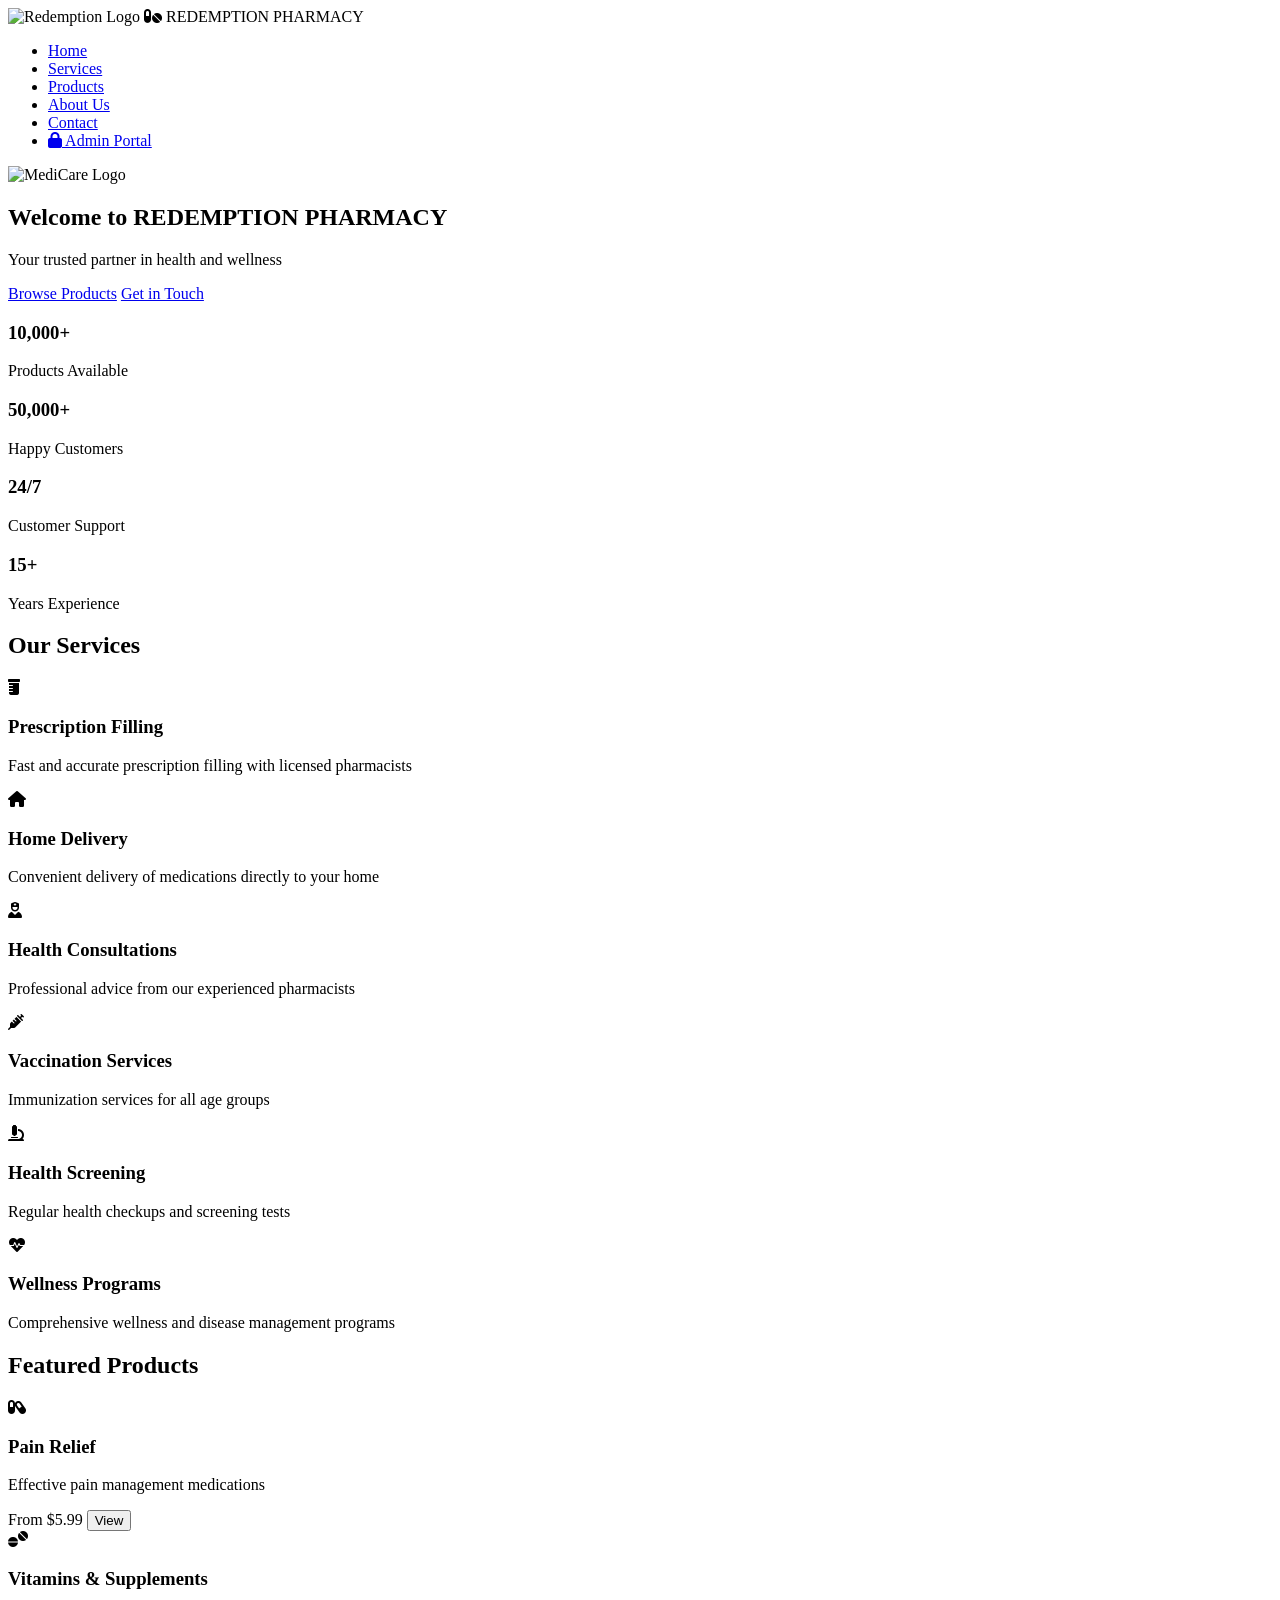
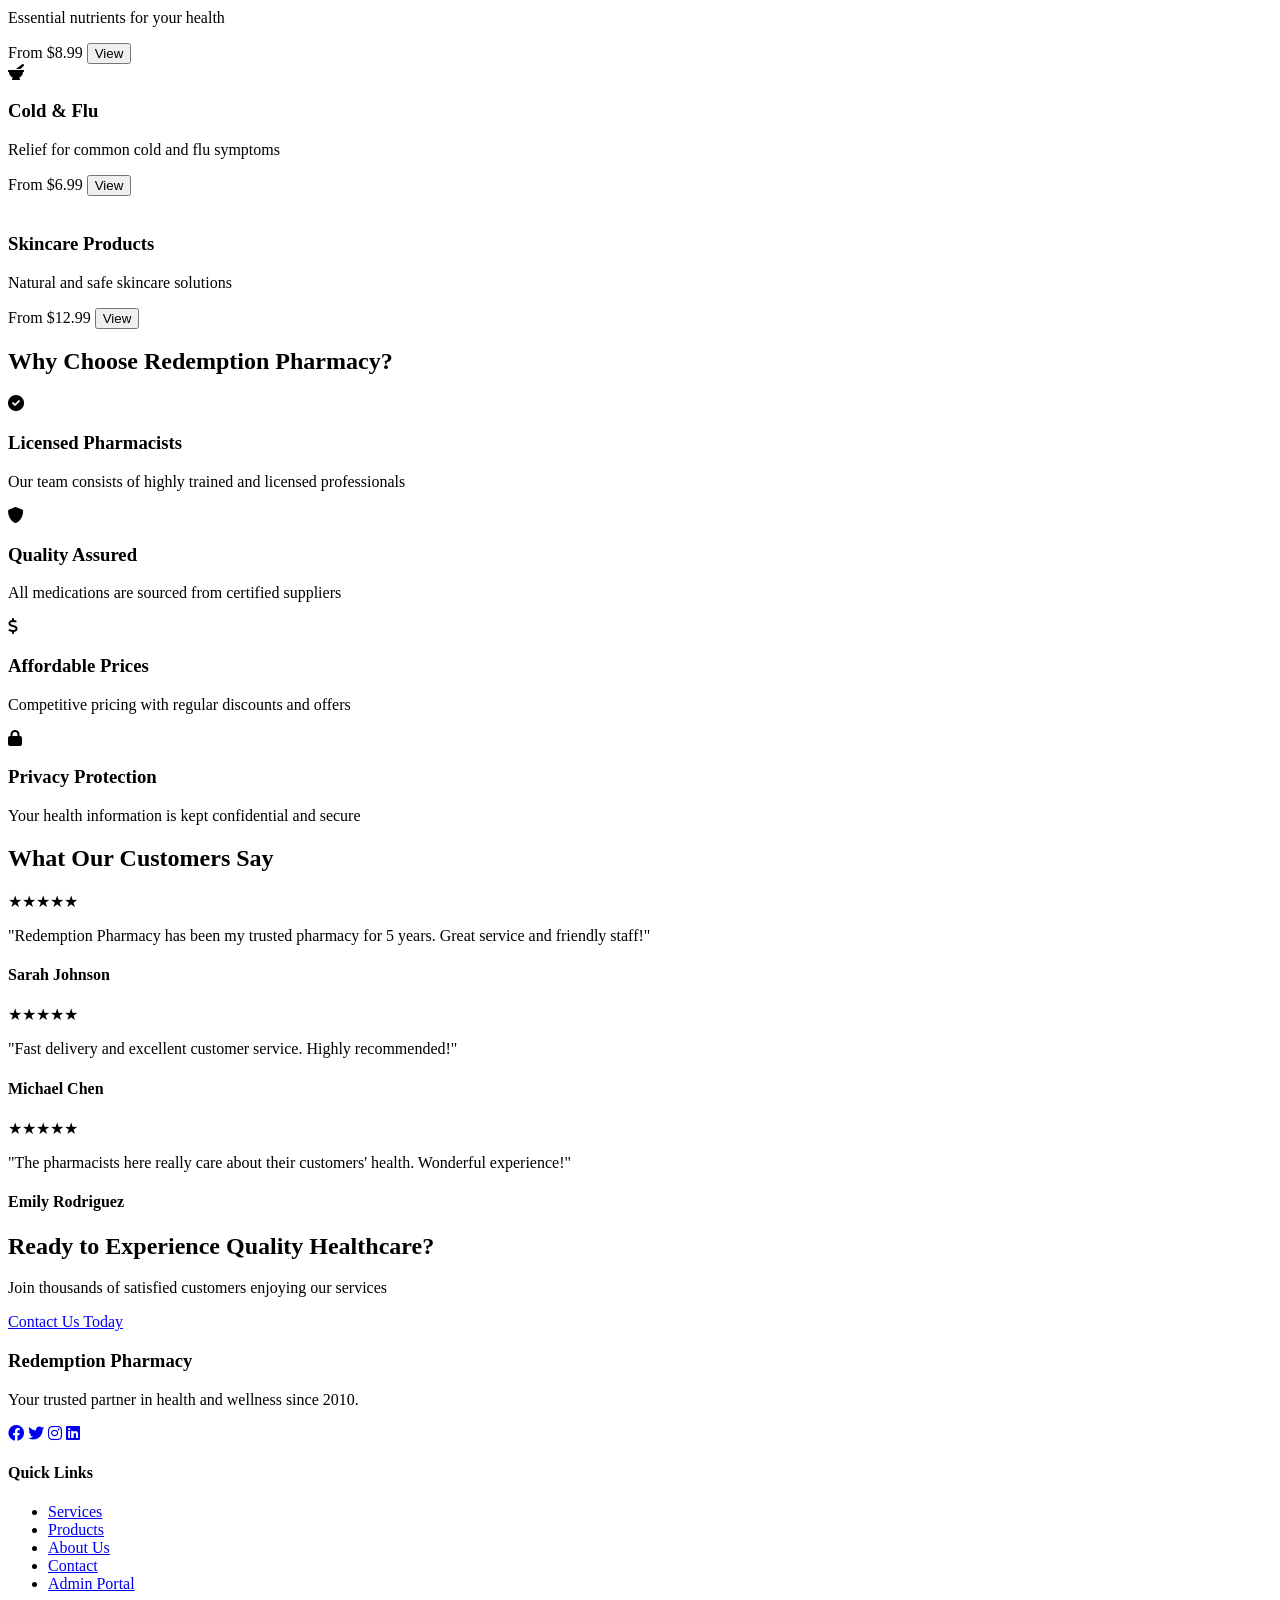
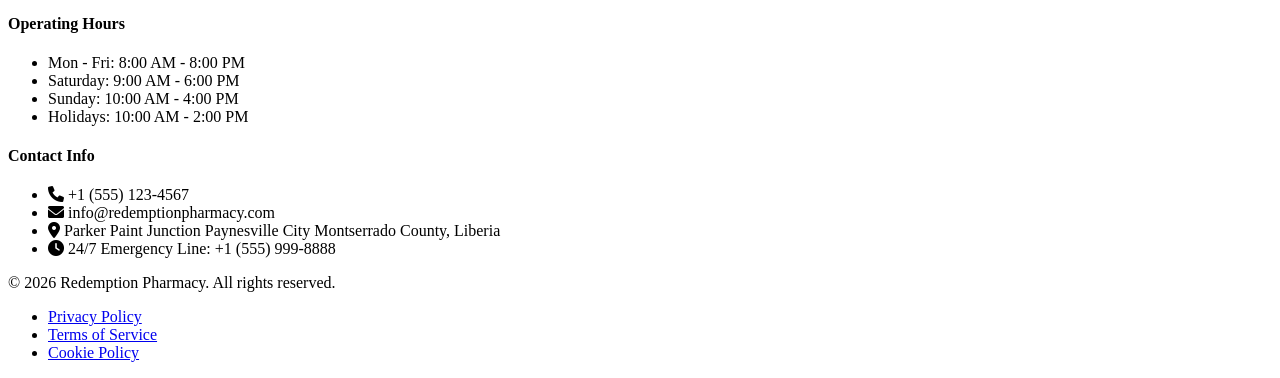
==== index.html @ 061f4dd8 "Add files via upload" ====
<!DOCTYPE html>
<html lang="en">
<head>
    <meta charset="UTF-8">
    <meta name="viewport" content="width=device-width, initial-scale=1.0">
    <title>Redemption Pharmacy - Your Health, Our Priority</title>
    <link rel="stylesheet" href="styles.css">
    <link rel="stylesheet" href="https://cdnjs.cloudflare.com/ajax/libs/font-awesome/6.0.0/css/all.min.css">
</head> 
<body>
    <!-- Navigation Bar -->
    <nav class="navbar">
        <div class="container">
            <div class="navbar-brand">
                <img src="./Redemption Logo.png" alt="Redemption Logo" class="logo">
                 <i class="fas fa-pills"></i>
                <span class="brand-name">REDEMPTION PHARMACY</span>
            </div>
            <ul class="nav-links">
                <li><a href="#home">Home</a></li>
                <li><a href="services.html">Services</a></li>
                <li><a href="products.html">Products</a></li>
                <li><a href="about.html">About Us</a></li>
                <li><a href="contact.html">Contact</a></li>
                <li><a class="admin-access-link" href="admin-login.html"><i class="fas fa-lock"></i> Admin Portal</a></li>
            </ul>
            <div class="hamburger">
                <span></span>
                <span></span>
                <span></span>
            </div>
        </div>
    </nav>

    <!-- Hero Section -->
    <section class="hero" id="home">
        <div class="hero-content">
            <img src="./Redemption Logo.png" alt="MediCare Logo" class="logo">
            <h1>Welcome to REDEMPTION PHARMACY</h1>
            <p>Your trusted partner in health and wellness</p>
            <div class="hero-buttons">
                <a href="products.html" class="btn btn-primary">Browse Products</a>
                <a href="contact.html" class="btn btn-secondary">Get in Touch</a>
            </div>
        </div>
    </section>

    <!-- Quick Stats -->
    <section class="stats">
        <div class="container">
            <div class="stat-card">
                <h3>10,000+</h3>
                <p>Products Available</p>
            </div>
            <div class="stat-card">
                <h3>50,000+</h3>
                <p>Happy Customers</p>
            </div>
            <div class="stat-card">
                <h3>24/7</h3>
                <p>Customer Support</p>
            </div>
            <div class="stat-card">
                <h3>15+</h3>
                <p>Years Experience</p>
            </div>
        </div>
    </section>

    <!-- Featured Services -->
    <section class="featured-services">
        <div class="container">
            <h2>Our Services</h2>
            <div class="services-grid">
                <div class="service-card">
                    <i class="fas fa-prescription-bottle"></i>
                    <h3>Prescription Filling</h3>
                    <p>Fast and accurate prescription filling with licensed pharmacists</p>
                </div>
                <div class="service-card">
                    <i class="fas fa-home"></i>
                    <h3>Home Delivery</h3>
                    <p>Convenient delivery of medications directly to your home</p>
                </div>
                <div class="service-card">
                    <i class="fas fa-user-nurse"></i>
                    <h3>Health Consultations</h3>
                    <p>Professional advice from our experienced pharmacists</p>
                </div>
                <div class="service-card">
                    <i class="fas fa-syringe"></i>
                    <h3>Vaccination Services</h3>
                    <p>Immunization services for all age groups</p>
                </div>
                <div class="service-card">
                    <i class="fas fa-microscope"></i>
                    <h3>Health Screening</h3>
                    <p>Regular health checkups and screening tests</p>
                </div>
                <div class="service-card">
                    <i class="fas fa-heartbeat"></i>
                    <h3>Wellness Programs</h3>
                    <p>Comprehensive wellness and disease management programs</p>
                </div>
            </div>
        </div>
    </section>

    <!-- Featured Products -->
    <section class="featured-products">
        <div class="container">
            <h2>Featured Products</h2>
            <div class="products-grid">
                <div class="product-card">
                    <div class="product-image">
                        <i class="fas fa-capsules"></i>
                    </div>
                    <h3>Pain Relief</h3>
                    <p>Effective pain management medications</p>
                    <div class="product-footer">
                        <span class="price">From $5.99</span>
                        <button class="btn-small">View</button>
                    </div>
                </div>
                <div class="product-card">
                    <div class="product-image">
                        <i class="fas fa-tablets"></i>
                    </div>
                    <h3>Vitamins & Supplements</h3>
                    <p>Essential nutrients for your health</p>
                    <div class="product-footer">
                        <span class="price">From $8.99</span>
                        <button class="btn-small">View</button>
                    </div>
                </div>
                <div class="product-card">
                    <div class="product-image">
                        <i class="fas fa-mortar-pestle"></i>
                    </div>
                    <h3>Cold & Flu</h3>
                    <p>Relief for common cold and flu symptoms</p>
                    <div class="product-footer">
                        <span class="price">From $6.99</span>
                        <button class="btn-small">View</button>
                    </div>
                </div>
                <div class="product-card">
                    <div class="product-image">
                        <i class="fas fa-bottle"></i>
                    </div>
                    <h3>Skincare Products</h3>
                    <p>Natural and safe skincare solutions</p>
                    <div class="product-footer">
                        <span class="price">From $12.99</span>
                        <button class="btn-small">View</button>
                    </div>
                </div>
            </div>
        </div>
    </section>

    <!-- Why Choose Us -->
    <section class="why-choose-us">
        <div class="container">
            <h2>Why Choose Redemption Pharmacy?</h2>
            <div class="reasons-grid">
                <div class="reason">
                    <div class="reason-icon">
                        <i class="fas fa-check-circle"></i>
                    </div>
                    <h3>Licensed Pharmacists</h3>
                    <p>Our team consists of highly trained and licensed professionals</p>
                </div>
                <div class="reason">
                    <div class="reason-icon">
                        <i class="fas fa-shield-alt"></i>
                    </div>
                    <h3>Quality Assured</h3>
                    <p>All medications are sourced from certified suppliers</p>
                </div>
                <div class="reason">
                    <div class="reason-icon">
                        <i class="fas fa-dollar-sign"></i>
                    </div>
                    <h3>Affordable Prices</h3>
                    <p>Competitive pricing with regular discounts and offers</p>
                </div>
                <div class="reason">
                    <div class="reason-icon">
                        <i class="fas fa-lock"></i>
                    </div>
                    <h3>Privacy Protection</h3>
                    <p>Your health information is kept confidential and secure</p>
                </div>
            </div>
        </div>
    </section>

    <!-- Testimonials -->
    <section class="testimonials">
        <div class="container">
            <h2>What Our Customers Say</h2>
            <div class="testimonials-grid">
                <div class="testimonial">
                    <div class="stars">★★★★★</div>
                    <p>"Redemption Pharmacy has been my trusted pharmacy for 5 years. Great service and friendly staff!"</p>
                    <h4>Sarah Johnson</h4>
                </div>
                <div class="testimonial">
                    <div class="stars">★★★★★</div>
                    <p>"Fast delivery and excellent customer service. Highly recommended!"</p>
                    <h4>Michael Chen</h4>
                </div>
                <div class="testimonial">
                    <div class="stars">★★★★★</div>
                    <p>"The pharmacists here really care about their customers' health. Wonderful experience!"</p>
                    <h4>Emily Rodriguez</h4>
                </div>
            </div>
        </div>
    </section>

    <!-- Call to Action -->
    <section class="cta">
        <div class="container">
            <h2>Ready to Experience Quality Healthcare?</h2>
            <p>Join thousands of satisfied customers enjoying our services</p>
            <a href="contact.html" class="btn btn-primary btn-large">Contact Us Today</a>
        </div>
    </section>

    <!-- Footer -->
    <footer class="footer">
        <div class="container">
            <div class="footer-content">
                <div class="footer-section">
                    <h3>Redemption Pharmacy</h3>
                    <p>Your trusted partner in health and wellness since 2010.</p>
                    <div class="social-links">
                        <a href="#"><i class="fab fa-facebook"></i></a>
                        <a href="#"><i class="fab fa-twitter"></i></a>
                        <a href="#"><i class="fab fa-instagram"></i></a>
                        <a href="#"><i class="fab fa-linkedin"></i></a>
                    </div>
                </div>
                <div class="footer-section">
                    <h4>Quick Links</h4>
                    <ul>
                        <li><a href="services.html">Services</a></li>
                        <li><a href="products.html">Products</a></li>
                        <li><a href="about.html">About Us</a></li>
                        <li><a href="contact.html">Contact</a></li>
                        <li><a href="admin-login.html">Admin Portal</a></li>
                    </ul>
                </div>
                <div class="footer-section">
                    <h4>Operating Hours</h4>
                    <ul>
                        <li>Mon - Fri: 8:00 AM - 8:00 PM</li>
                        <li>Saturday: 9:00 AM - 6:00 PM</li>
                        <li>Sunday: 10:00 AM - 4:00 PM</li>
                        <li>Holidays: 10:00 AM - 2:00 PM</li>
                    </ul>
                </div>
                <div class="footer-section">
                    <h4>Contact Info</h4>
                    <ul>
                        <li><i class="fas fa-phone"></i> +1 (555) 123-4567</li>
                        <li><i class="fas fa-envelope"></i> info@redemptionpharmacy.com</li>
                        <li><i class="fas fa-map-marker-alt"></i> Parker Paint Junction Paynesville City Montserrado County, Liberia</li>
                        <li><i class="fas fa-clock"></i> 24/7 Emergency Line: +1 (555) 999-8888</li>
                    </ul>
                </div>
            </div>
            <div class="footer-bottom">
                <p>&copy; 2026 Redemption Pharmacy. All rights reserved.</p>
                <ul>
                    <li><a href="#">Privacy Policy</a></li>
                    <li><a href="#">Terms of Service</a></li>
                    <li><a href="#">Cookie Policy</a></li>
                </ul>
            </div>
        </div>
    </footer>

    <script src="script.js"></script>
</body>
</html>
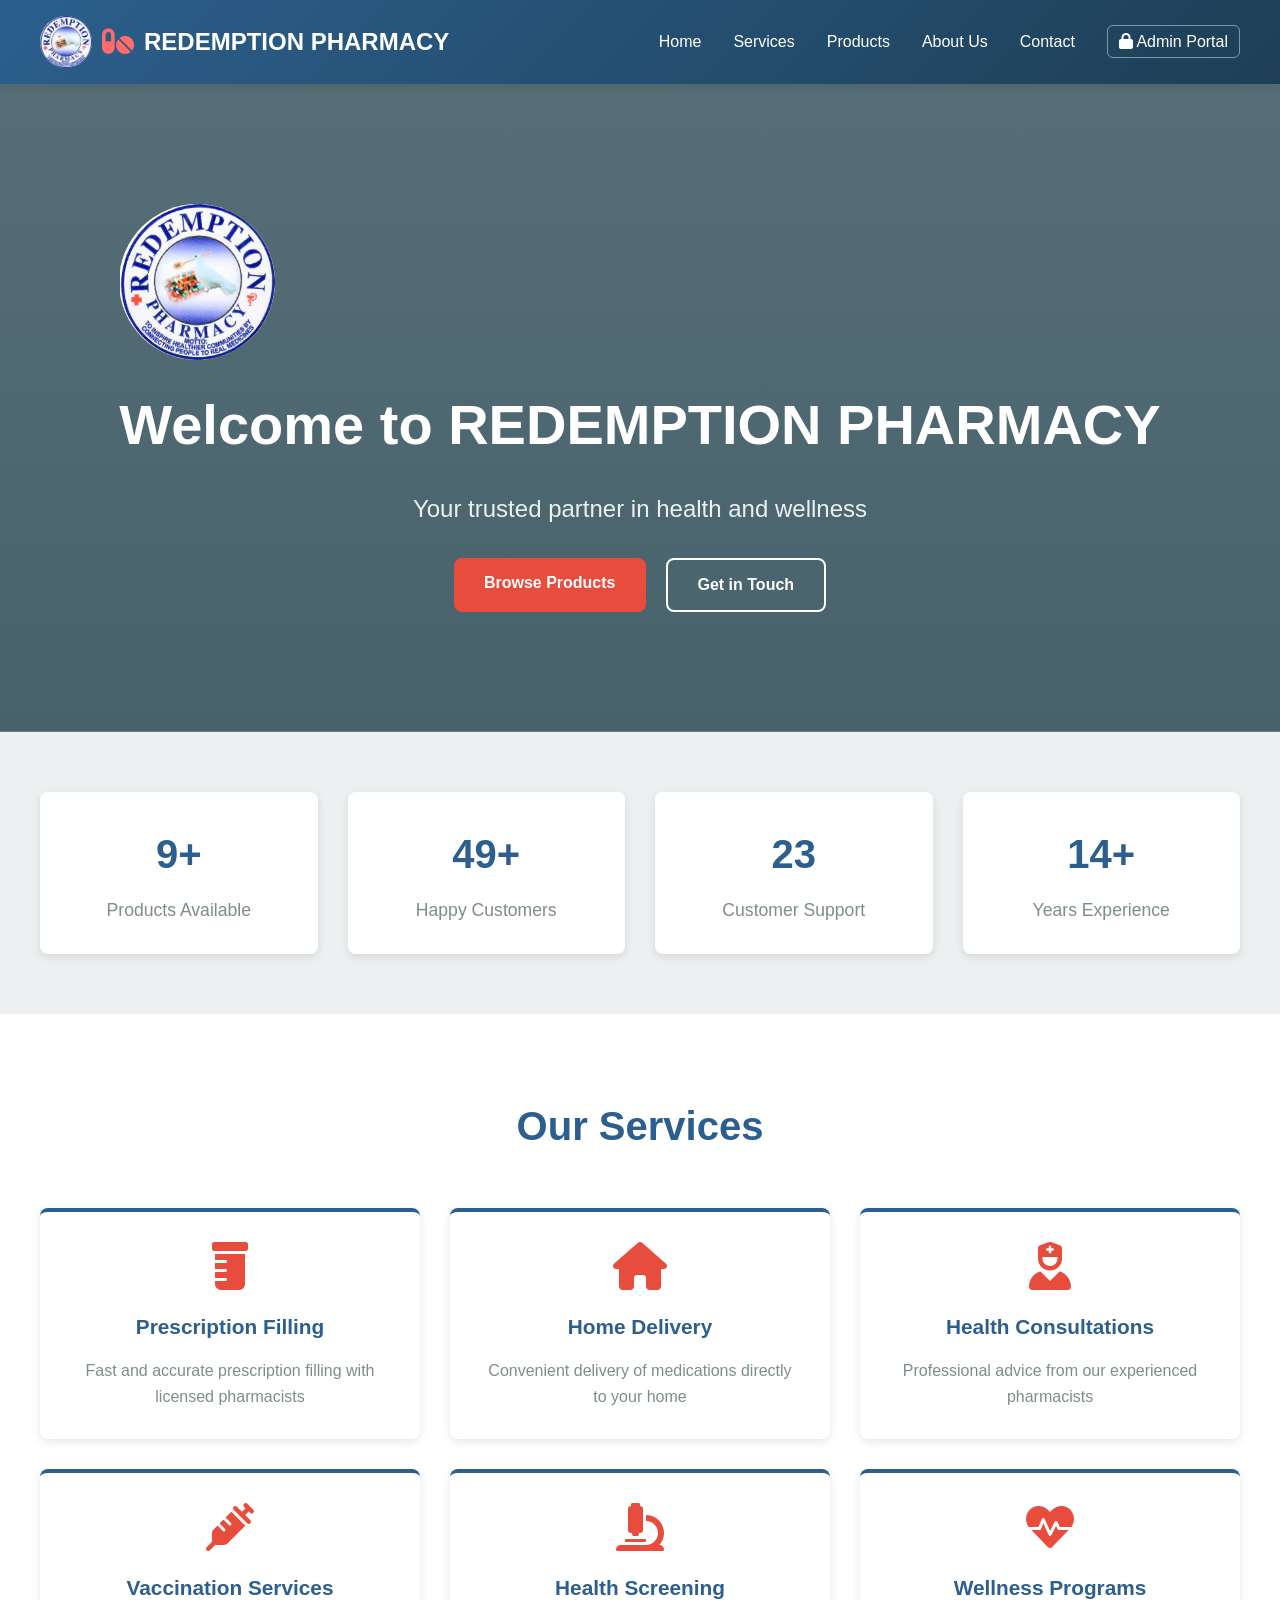
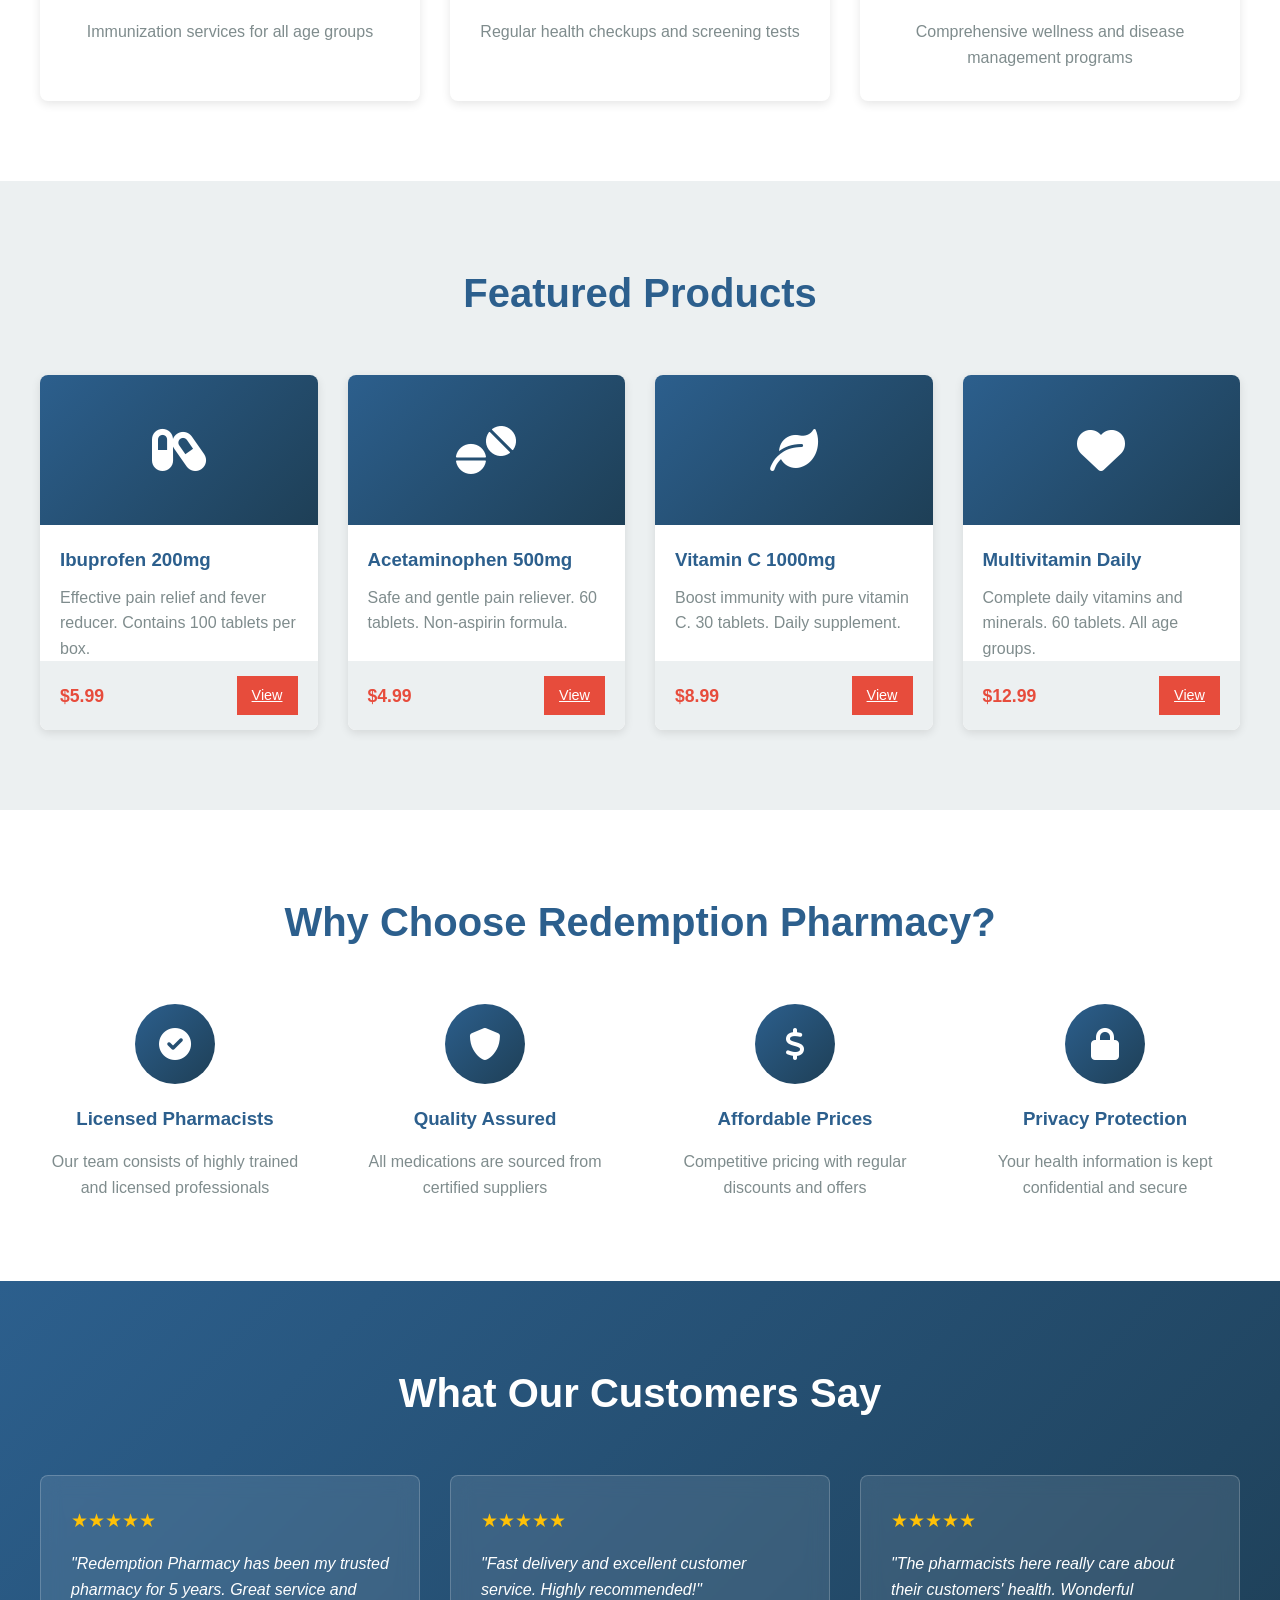
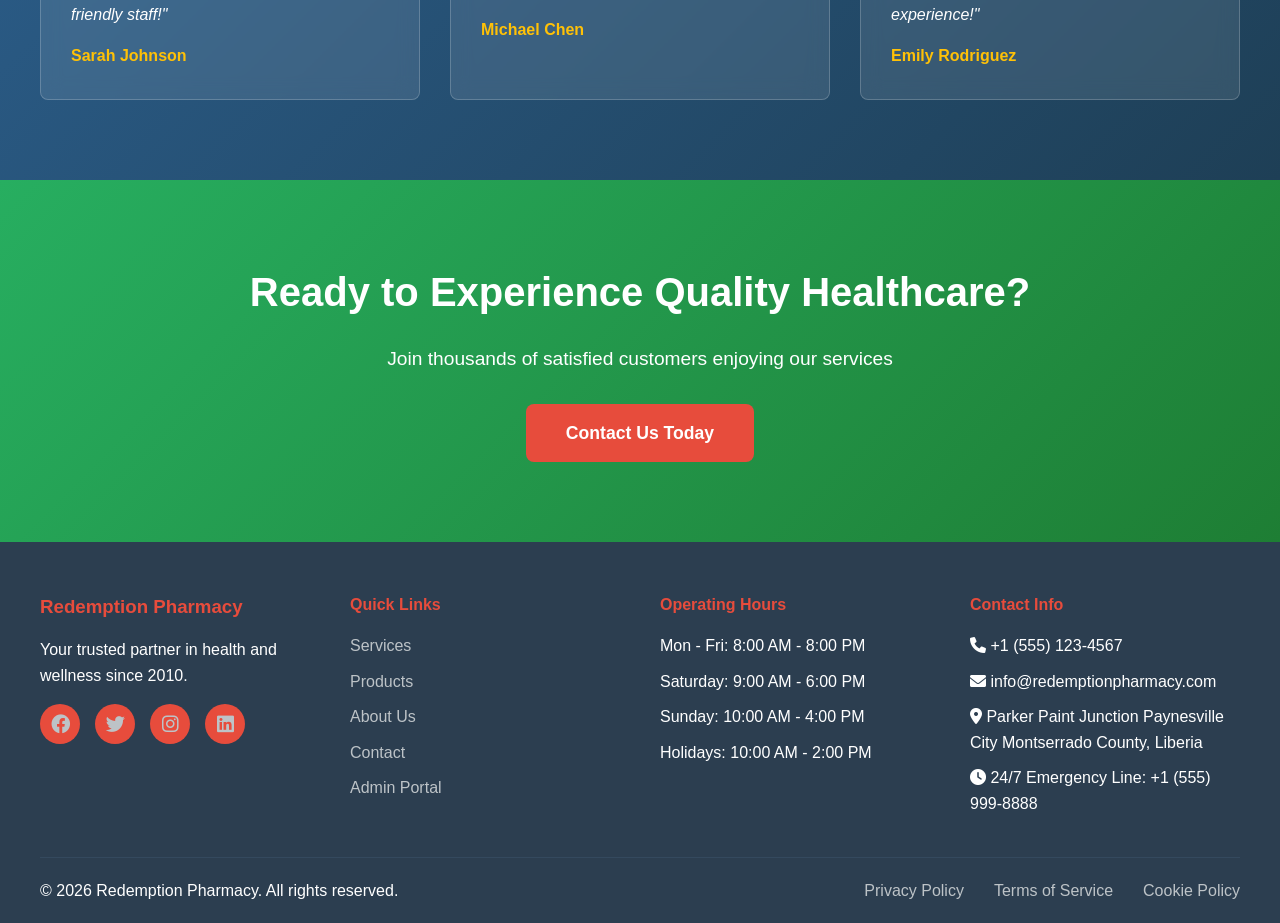
==== commit 828d3a16: "update" ====
--- a/index.html
+++ b/index.html
@@ -110,52 +110,7 @@
     <section class="featured-products">
         <div class="container">
             <h2>Featured Products</h2>
-            <div class="products-grid">
-                <div class="product-card">
-                    <div class="product-image">
-                        <i class="fas fa-capsules"></i>
-                    </div>
-                    <h3>Pain Relief</h3>
-                    <p>Effective pain management medications</p>
-                    <div class="product-footer">
-                        <span class="price">From $5.99</span>
-                        <button class="btn-small">View</button>
-                    </div>
-                </div>
-                <div class="product-card">
-                    <div class="product-image">
-                        <i class="fas fa-tablets"></i>
-                    </div>
-                    <h3>Vitamins & Supplements</h3>
-                    <p>Essential nutrients for your health</p>
-                    <div class="product-footer">
-                        <span class="price">From $8.99</span>
-                        <button class="btn-small">View</button>
-                    </div>
-                </div>
-                <div class="product-card">
-                    <div class="product-image">
-                        <i class="fas fa-mortar-pestle"></i>
-                    </div>
-                    <h3>Cold & Flu</h3>
-                    <p>Relief for common cold and flu symptoms</p>
-                    <div class="product-footer">
-                        <span class="price">From $6.99</span>
-                        <button class="btn-small">View</button>
-                    </div>
-                </div>
-                <div class="product-card">
-                    <div class="product-image">
-                        <i class="fas fa-bottle"></i>
-                    </div>
-                    <h3>Skincare Products</h3>
-                    <p>Natural and safe skincare solutions</p>
-                    <div class="product-footer">
-                        <span class="price">From $12.99</span>
-                        <button class="btn-small">View</button>
-                    </div>
-                </div>
-            </div>
+            <div class="products-grid" data-featured-product-list></div>
         </div>
     </section>
 
@@ -283,6 +238,8 @@
         </div>
     </footer>
 
+    <script src="categories-data.js"></script>
+    <script src="products-data.js"></script>
     <script src="script.js"></script>
 </body>
 </html>
--- a/styles.css
+++ b/styles.css
@@ -0,0 +1,924 @@
+* {
+    margin: 0;
+    padding: 0;
+    box-sizing: border-box;
+}
+
+html {
+    overflow-x: hidden;
+}
+
+:root {
+    --primary-color: #2c5f8d;
+    --secondary-color: #e74c3c;
+    --accent-color: #27ae60;
+    --light-bg: #ecf0f1;
+    --dark-text: #2c3e50;
+    --border-radius: 8px;
+    --transition: all 0.3s ease;
+}
+
+body {
+    font-family: 'Segoe UI', Tahoma, Geneva, Verdana, sans-serif;
+    line-height: 1.6;
+    color: var(--dark-text);
+    background-color: #fff;
+    overflow-x: hidden;
+}
+
+img,
+video {
+    display: block;
+    max-width: 100%;
+    height: auto;
+}
+
+.container {
+    max-width: 1200px;
+    margin: 0 auto;
+    width: min(100% - 32px, 1200px);
+    padding: 0;
+}
+
+/* Navigation */
+.navbar {
+    background: linear-gradient(135deg, var(--primary-color) 0%, #1e3f56 100%);
+    color: white;
+    padding: 1rem 0;
+    position: sticky;
+    top: 0;
+    z-index: 1000;
+    box-shadow: 0 2px 10px rgba(0,0,0,0.1);
+}
+
+.navbar .container {
+    display: flex;
+    justify-content: space-between;
+    align-items: center;
+    gap: 16px;
+}
+
+.navbar-brand {
+    display: flex;
+    align-items: center;
+    gap: 10px;
+    min-width: 0;
+    font-size: clamp(1rem, 2.5vw, 1.5rem);
+    font-weight: bold;
+}
+
+.brand-name {
+    overflow-wrap: anywhere;
+}
+
+.navbar-brand i {
+    font-size: 1.8rem;
+    color: #ff6b6b;
+}
+
+.nav-links {
+    display: flex;
+    list-style: none;
+    gap: 2rem;
+}
+
+.nav-links a {
+    color: white;
+    text-decoration: none;
+    font-weight: 500;
+    transition: var(--transition);
+    position: relative;
+}
+
+.nav-links a::after {
+    content: '';
+    position: absolute;
+    width: 0;
+    height: 2px;
+    bottom: -5px;
+    left: 0;
+    background: var(--secondary-color);
+    transition: var(--transition);
+}
+
+.nav-links a:hover::after {
+    width: 100%;
+}
+
+.admin-access-link {
+    padding: 7px 11px;
+    border: 1px solid rgba(255,255,255,.45);
+    border-radius: 6px;
+}
+
+.admin-access-link:hover {
+    background: rgba(255,255,255,.12);
+}
+
+.admin-access-link::after {
+    display: none;
+}
+
+.hamburger {
+    display: none;
+    flex-direction: column;
+    cursor: pointer;
+    flex: 0 0 auto;
+    padding: 8px;
+    border: 0;
+    background: transparent;
+}
+
+.hamburger span {
+    width: 25px;
+    height: 3px;
+    background: white;
+    margin: 5px 0;
+    transition: var(--transition);
+}
+
+/* Hero Section */
+.hero {
+    background-image: linear-gradient(rgba(20, 54, 66, 0.72), rgba(20, 54, 66, 0.78)), url('https://images.unsplash.com/photo-1585435557343-3b092031a831?auto=format&fit=crop&w=2000&q=85');
+    background-position: center;
+    background-size: cover;
+    background-repeat: no-repeat;
+    color: white;
+    padding: clamp(72px, 12vw, 120px) 16px;
+    text-align: center;
+    min-height: clamp(420px, 65vh, 600px);
+    display: flex;
+    align-items: center;
+    justify-content: center;
+}
+
+.hero-content {
+    animation: fadeInUp 1s ease;
+}
+
+.hero h1 {
+    font-size: clamp(2rem, 6vw, 3.5rem);
+    margin-bottom: 20px;
+    font-weight: 700;
+}
+
+.hero p {
+    font-size: clamp(1.05rem, 2.5vw, 1.5rem);
+    margin-bottom: 30px;
+    opacity: 0.9;
+}
+
+.hero-buttons {
+    display: flex;
+    gap: 20px;
+    justify-content: center;
+    flex-wrap: wrap;
+}
+
+/* Buttons */
+.btn {
+    padding: 12px 30px;
+    border: none;
+    border-radius: var(--border-radius);
+    text-decoration: none;
+    cursor: pointer;
+    font-weight: 600;
+    transition: var(--transition);
+    display: inline-block;
+    min-height: 44px;
+}
+
+.btn-primary {
+    background: var(--secondary-color);
+    color: white;
+}
+
+.btn-primary:hover {
+    background: #c0392b;
+    transform: translateY(-2px);
+    box-shadow: 0 5px 15px rgba(231, 76, 60, 0.3);
+}
+
+.btn-secondary {
+    background: transparent;
+    color: white;
+    border: 2px solid white;
+}
+
+.btn-secondary:hover {
+    background: white;
+    color: var(--primary-color);
+}
+
+.btn-small {
+    padding: 8px 15px;
+    font-size: 0.9rem;
+    background: var(--secondary-color);
+    color: white;
+}
+
+.btn-small:hover {
+    background: #c0392b;
+}
+
+.btn-large {
+    padding: 15px 40px;
+    font-size: 1.1rem;
+}
+
+/* Stats Section */
+.stats {
+    background: var(--light-bg);
+    padding: 60px 20px;
+}
+
+.stats .container {
+    display: grid;
+    grid-template-columns: repeat(auto-fit, minmax(250px, 1fr));
+    gap: 30px;
+}
+
+.stat-card {
+    text-align: center;
+    padding: 30px;
+    background: white;
+    border-radius: var(--border-radius);
+    box-shadow: 0 3px 10px rgba(0,0,0,0.1);
+    transition: var(--transition);
+}
+
+.stat-card:hover {
+    transform: translateY(-10px);
+    box-shadow: 0 8px 20px rgba(0,0,0,0.15);
+}
+
+.stat-card h3 {
+    color: var(--primary-color);
+    font-size: 2.5rem;
+    margin-bottom: 10px;
+}
+
+.stat-card p {
+    color: #7f8c8d;
+    font-size: 1.1rem;
+}
+
+/* Services Section */
+.featured-services {
+    padding: clamp(48px, 8vw, 80px) 0;
+}
+
+.featured-services h2,
+.featured-products h2,
+.testimonials h2,
+.why-choose-us h2 {
+    text-align: center;
+    font-size: clamp(1.8rem, 4vw, 2.5rem);
+    color: var(--primary-color);
+    margin-bottom: 50px;
+}
+
+.services-grid {
+    display: grid;
+    grid-template-columns: repeat(auto-fit, minmax(300px, 1fr));
+    gap: 30px;
+}
+
+.service-card {
+    background: white;
+    padding: 30px;
+    border-radius: var(--border-radius);
+    text-align: center;
+    box-shadow: 0 3px 10px rgba(0,0,0,0.1);
+    transition: var(--transition);
+    border-top: 4px solid var(--primary-color);
+}
+
+.service-card:hover {
+    transform: translateY(-10px);
+    box-shadow: 0 8px 25px rgba(0,0,0,0.15);
+    border-top-color: var(--secondary-color);
+}
+
+.service-card i {
+    font-size: 3rem;
+    color: var(--secondary-color);
+    margin-bottom: 20px;
+}
+
+.service-card h3 {
+    color: var(--primary-color);
+    margin-bottom: 15px;
+    font-size: 1.3rem;
+}
+
+.service-card p {
+    color: #7f8c8d;
+}
+
+/* Featured Products */
+.featured-products {
+    padding: clamp(48px, 8vw, 80px) 0;
+    background: var(--light-bg);
+}
+
+.products-grid {
+    display: grid;
+    grid-template-columns: repeat(auto-fit, minmax(250px, 1fr));
+    gap: 30px;
+}
+
+.product-card {
+    background: white;
+    border-radius: var(--border-radius);
+    overflow: hidden;
+    box-shadow: 0 3px 10px rgba(0,0,0,0.1);
+    transition: var(--transition);
+    display: flex;
+    flex-direction: column;
+}
+
+.product-card:hover {
+    transform: translateY(-10px);
+    box-shadow: 0 8px 25px rgba(0,0,0,0.15);
+}
+
+.product-image {
+    background: #f4f8f8;
+    height: 150px;
+    display: flex;
+    align-items: center;
+    justify-content: center;
+    color: white;
+    font-size: 3rem;
+}
+
+.product-image img {
+    width: 100%;
+    height: 100%;
+    padding: 10px;
+    object-fit: contain;
+}
+
+.product-image:has(i) {
+    background: linear-gradient(135deg, var(--primary-color) 0%, #1e3f56 100%);
+}
+
+.product-card h3 {
+    color: var(--primary-color);
+    padding: 20px 20px 10px;
+}
+
+.product-card p {
+    color: #7f8c8d;
+    padding: 0 20px;
+    flex-grow: 1;
+}
+
+.product-footer {
+    display: flex;
+    justify-content: space-between;
+    align-items: center;
+    padding: 15px 20px;
+    background: var(--light-bg);
+}
+
+.price {
+    color: var(--secondary-color);
+    font-weight: bold;
+    font-size: 1.1rem;
+}
+
+/* Why Choose Us */
+.why-choose-us {
+    padding: clamp(48px, 8vw, 80px) 0;
+}
+
+.reasons-grid {
+    display: grid;
+    grid-template-columns: repeat(auto-fit, minmax(250px, 1fr));
+    gap: 40px;
+}
+
+.reason {
+    text-align: center;
+}
+
+.reason-icon {
+    width: 80px;
+    height: 80px;
+    background: linear-gradient(135deg, var(--primary-color), #1e3f56);
+    border-radius: 50%;
+    display: flex;
+    align-items: center;
+    justify-content: center;
+    margin: 0 auto 20px;
+    color: white;
+    font-size: 2rem;
+}
+
+.reason h3 {
+    color: var(--primary-color);
+    margin-bottom: 15px;
+}
+
+.reason p {
+    color: #7f8c8d;
+}
+
+/* Testimonials */
+.testimonials {
+    background: linear-gradient(135deg, var(--primary-color) 0%, #1e3f56 100%);
+    color: white;
+    padding: clamp(48px, 8vw, 80px) 0;
+}
+
+.testimonials h2 {
+    color: white;
+    margin-bottom: 50px;
+}
+
+.testimonials-grid {
+    display: grid;
+    grid-template-columns: repeat(auto-fit, minmax(300px, 1fr));
+    gap: 30px;
+}
+
+.testimonial {
+    background: rgba(255, 255, 255, 0.1);
+    padding: 30px;
+    border-radius: var(--border-radius);
+    backdrop-filter: blur(10px);
+    border: 1px solid rgba(255, 255, 255, 0.2);
+}
+
+.stars {
+    color: #ffc107;
+    margin-bottom: 15px;
+    font-size: 1.2rem;
+}
+
+.testimonial p {
+    margin-bottom: 15px;
+    font-style: italic;
+}
+
+.testimonial h4 {
+    color: #ffc107;
+}
+
+/* CTA Section */
+.cta {
+    background: linear-gradient(135deg, var(--accent-color) 0%, #1e7e34 100%);
+    color: white;
+    padding: clamp(48px, 8vw, 80px) 16px;
+    text-align: center;
+}
+
+.cta h2 {
+    font-size: clamp(1.8rem, 4vw, 2.5rem);
+    margin-bottom: 20px;
+}
+
+.cta p {
+    font-size: 1.2rem;
+    margin-bottom: 30px;
+}
+
+/* Footer */
+.footer {
+    background: #2c3e50;
+    color: white;
+    padding: 50px 0 20px;
+}
+
+.footer-content {
+    display: grid;
+    grid-template-columns: repeat(auto-fit, minmax(250px, 1fr));
+    gap: 40px;
+    margin-bottom: 30px;
+}
+
+.footer-section h3,
+.footer-section h4 {
+    color: var(--secondary-color);
+    margin-bottom: 15px;
+}
+
+.footer-section ul {
+    list-style: none;
+}
+
+.footer-section ul li {
+    margin-bottom: 10px;
+}
+
+.footer-section a {
+    color: #bdc3c7;
+    text-decoration: none;
+    transition: var(--transition);
+}
+
+.footer-section a:hover {
+    color: var(--secondary-color);
+}
+
+.social-links {
+    display: flex;
+    gap: 15px;
+    margin-top: 15px;
+}
+
+.social-links a {
+    width: 40px;
+    height: 40px;
+    background: var(--secondary-color);
+    border-radius: 50%;
+    display: flex;
+    align-items: center;
+    justify-content: center;
+    font-size: 1.2rem;
+}
+
+.social-links a:hover {
+    background: #c0392b;
+    transform: translateY(-3px);
+}
+
+.footer-bottom {
+    border-top: 1px solid #34495e;
+    padding-top: 20px;
+    display: flex;
+    justify-content: space-between;
+    align-items: center;
+    flex-wrap: wrap;
+    gap: 20px;
+}
+
+.footer-bottom ul {
+    display: flex;
+    list-style: none;
+    gap: 30px;
+}
+
+.footer-bottom a {
+    color: #bdc3c7;
+    text-decoration: none;
+}
+
+.footer-bottom a:hover {
+    color: var(--secondary-color);
+}
+
+/* Animations */
+@keyframes fadeInUp {
+    from {
+        opacity: 0;
+        transform: translateY(30px);
+    }
+    to {
+        opacity: 1;
+        transform: translateY(0);
+    }
+}
+
+/* Form Styles */
+.form-group {
+    margin-bottom: 20px;
+}
+
+.form-group label {
+    display: block;
+    margin-bottom: 8px;
+    color: var(--primary-color);
+    font-weight: 600;
+}
+
+.form-group input,
+.form-group textarea,
+.form-group select {
+    width: 100%;
+    padding: 12px;
+    border: 1px solid #ddd;
+    border-radius: var(--border-radius);
+    font-family: inherit;
+    font-size: 1rem;
+}
+
+.form-group textarea {
+    resize: vertical;
+    min-height: 120px;
+}
+
+.form-group input:focus,
+.form-group textarea:focus,
+.form-group select:focus {
+    outline: none;
+    border-color: var(--primary-color);
+    box-shadow: 0 0 5px rgba(44, 95, 141, 0.3);
+}
+
+/* Page Section Styles */
+.page-header {
+    background: linear-gradient(135deg, var(--primary-color) 0%, #1e3f56 100%);
+    color: white;
+    padding: clamp(42px, 8vw, 60px) 16px;
+    text-align: center;
+}
+
+.page-header h1 {
+    font-size: clamp(1.9rem, 5vw, 2.5rem);
+    margin-bottom: 10px;
+}
+
+.page-content {
+    padding: clamp(42px, 8vw, 60px) 0;
+}
+
+.content-grid {
+    display: grid;
+    grid-template-columns: repeat(auto-fit, minmax(300px, 1fr));
+    gap: 30px;
+}
+
+.content-card {
+    background: white;
+    padding: 30px;
+    border-radius: var(--border-radius);
+    box-shadow: 0 3px 10px rgba(0,0,0,0.1);
+}
+
+/* Responsive Design */
+@media (max-width: 768px) {
+    .nav-links {
+        gap: 1rem;
+        font-size: 0.9rem;
+    }
+
+    .hamburger {
+        display: flex;
+    }
+
+    .hero h1 {
+        font-size: 2rem;
+    }
+
+    .hero p {
+        font-size: 1.1rem;
+    }
+
+    .hero-buttons {
+        flex-direction: column;
+    }
+
+    .services-grid,
+    .products-grid,
+    .reasons-grid,
+    .testimonials-grid {
+        grid-template-columns: 1fr;
+    }
+
+    .footer-bottom {
+        flex-direction: column;
+        text-align: center;
+    }
+
+    .footer-bottom ul {
+        flex-direction: column;
+        gap: 15px;
+    }
+
+    .featured-services h2,
+    .featured-products h2,
+    .testimonials h2,
+    .why-choose-us h2 {
+        font-size: 2rem;
+    }
+
+    .page-header h1 {
+        font-size: 2rem;
+    }
+}
+
+@media (max-width: 480px) {
+    .navbar-brand {
+        font-size: 1.2rem;
+    }
+
+    .nav-links {
+        gap: 0.5rem;
+        font-size: 0.8rem;
+    }
+
+    .hero h1 {
+        font-size: 1.5rem;
+    }
+
+    .hero p {
+        font-size: 1rem;
+    }
+
+    .stat-card h3 {
+        font-size: 2rem;
+    }
+
+    .service-card i {
+        font-size: 2rem;
+    }
+}
+.logo {
+    object-fit: contain;
+    border-radius: 100%;
+}
+
+.about-team-member {
+    padding: 20px;
+    background: white;
+    border-radius: 8px;
+    text-align: center;
+    box-shadow: 0 2px 8px rgba(0,0,0,0.1);
+}
+
+.about-team-icon {
+    width: 100px;
+    height: 100px;
+    display: flex;
+    align-items: center;
+    justify-content: center;
+    margin: 0 auto 15px;
+    color: white;
+    background: linear-gradient(135deg, #2c5f8d, #1e3f56);
+    border-radius: 50%;
+    font-size: 2rem;
+}
+
+.about-team-icon img {
+    width: 100%;
+    height: 100%;
+    object-fit: cover;
+    border-radius: 50%;
+}
+
+.about-team-member h3 { color: #2c5f8d; }
+.about-team-member .team-role { color: #e74c3c; font-weight: 600; }
+.about-team-member .team-credentials { color: #7f8c8d; font-size: .9rem; }
+
+.navbar .logo {
+    width: 52px;
+    height: 52px;
+    flex: 0 0 52px;
+}
+
+.hero .logo {
+    width: clamp(96px, 16vw, 156px);
+    height: clamp(96px, 16vw, 156px);
+    max-width: 100%;
+    margin-bottom: 20px;
+}
+
+/* Small screens: keep navigation and content inside the viewport. */
+@media (max-width: 768px) {
+    .navbar {
+        padding: .7rem 0;
+    }
+
+    .navbar .container {
+        align-items: center;
+    }
+
+    .navbar .logo {
+        width: 42px;
+        height: 42px;
+        flex-basis: 42px;
+    }
+
+    .navbar-brand > i {
+        display: none;
+    }
+
+    .hamburger {
+        display: flex;
+    }
+
+    .nav-links {
+        position: absolute;
+        top: 100%;
+        right: 16px;
+        left: 16px;
+        display: none;
+        flex-direction: column;
+        gap: 0;
+        padding: 8px;
+        background: #1e3f56;
+        border-radius: 0 0 var(--border-radius) var(--border-radius);
+        box-shadow: 0 8px 18px rgba(0, 0, 0, .18);
+    }
+
+    .nav-links.is-open {
+        display: flex;
+    }
+
+    .nav-links a {
+        display: block;
+        padding: 12px;
+    }
+
+    .nav-links a::after {
+        display: none;
+    }
+
+    .hero-buttons {
+        align-items: stretch;
+        gap: 12px;
+    }
+
+    .hero-buttons .btn {
+        width: min(100%, 320px);
+    }
+
+    .stats,
+    .footer {
+        padding-left: 0;
+        padding-right: 0;
+    }
+
+    .stats .container,
+    .services-grid,
+    .products-grid,
+    .reasons-grid,
+    .testimonials-grid,
+    .content-grid {
+        grid-template-columns: minmax(0, 1fr);
+    }
+
+    .stat-card,
+    .service-card,
+    .product-card,
+    .testimonial,
+    .content-card {
+        min-width: 0;
+    }
+
+    .product-image {
+        height: clamp(130px, 35vw, 180px);
+    }
+
+    .footer-bottom,
+    .footer-bottom ul {
+        align-items: center;
+    }
+
+    .page-content .container > div[style*="grid-template-columns: 1fr 1fr"],
+    .page-content .container > div[style*="grid-template-columns: 1fr 1fr"] > div,
+    .page-content .container > div[style*="grid-template-columns: 1fr 1fr"] form {
+        min-width: 0;
+    }
+
+    .page-content .container > div[style*="grid-template-columns: 1fr 1fr"] {
+        grid-template-columns: minmax(0, 1fr) !important;
+        gap: 28px !important;
+    }
+
+    .page-content .container > div[style*="grid-template-columns: 1fr 1fr"] + div[style*="background: white"] > div {
+        grid-template-columns: minmax(0, 1fr) !important;
+    }
+}
+
+@media (max-width: 480px) {
+    .container {
+        width: min(100% - 24px, 1200px);
+    }
+
+    .hero {
+        min-height: 460px;
+    }
+
+    .hero h1 {
+        overflow-wrap: anywhere;
+    }
+
+    .stat-card,
+    .service-card,
+    .testimonial,
+    .content-card {
+        padding: 22px 18px;
+    }
+
+    .product-card h3,
+    .product-card p {
+        padding-left: 18px;
+        padding-right: 18px;
+    }
+
+    .product-footer {
+        padding-left: 18px;
+        padding-right: 18px;
+    }
+
+    .page-content .container > div[style*="background: white"],
+    .page-content .container > div[style*="background: #ecf0f1"],
+    .page-content .container > div[style*="linear-gradient"] {
+        padding: 24px 18px !important;
+    }
+}
+
